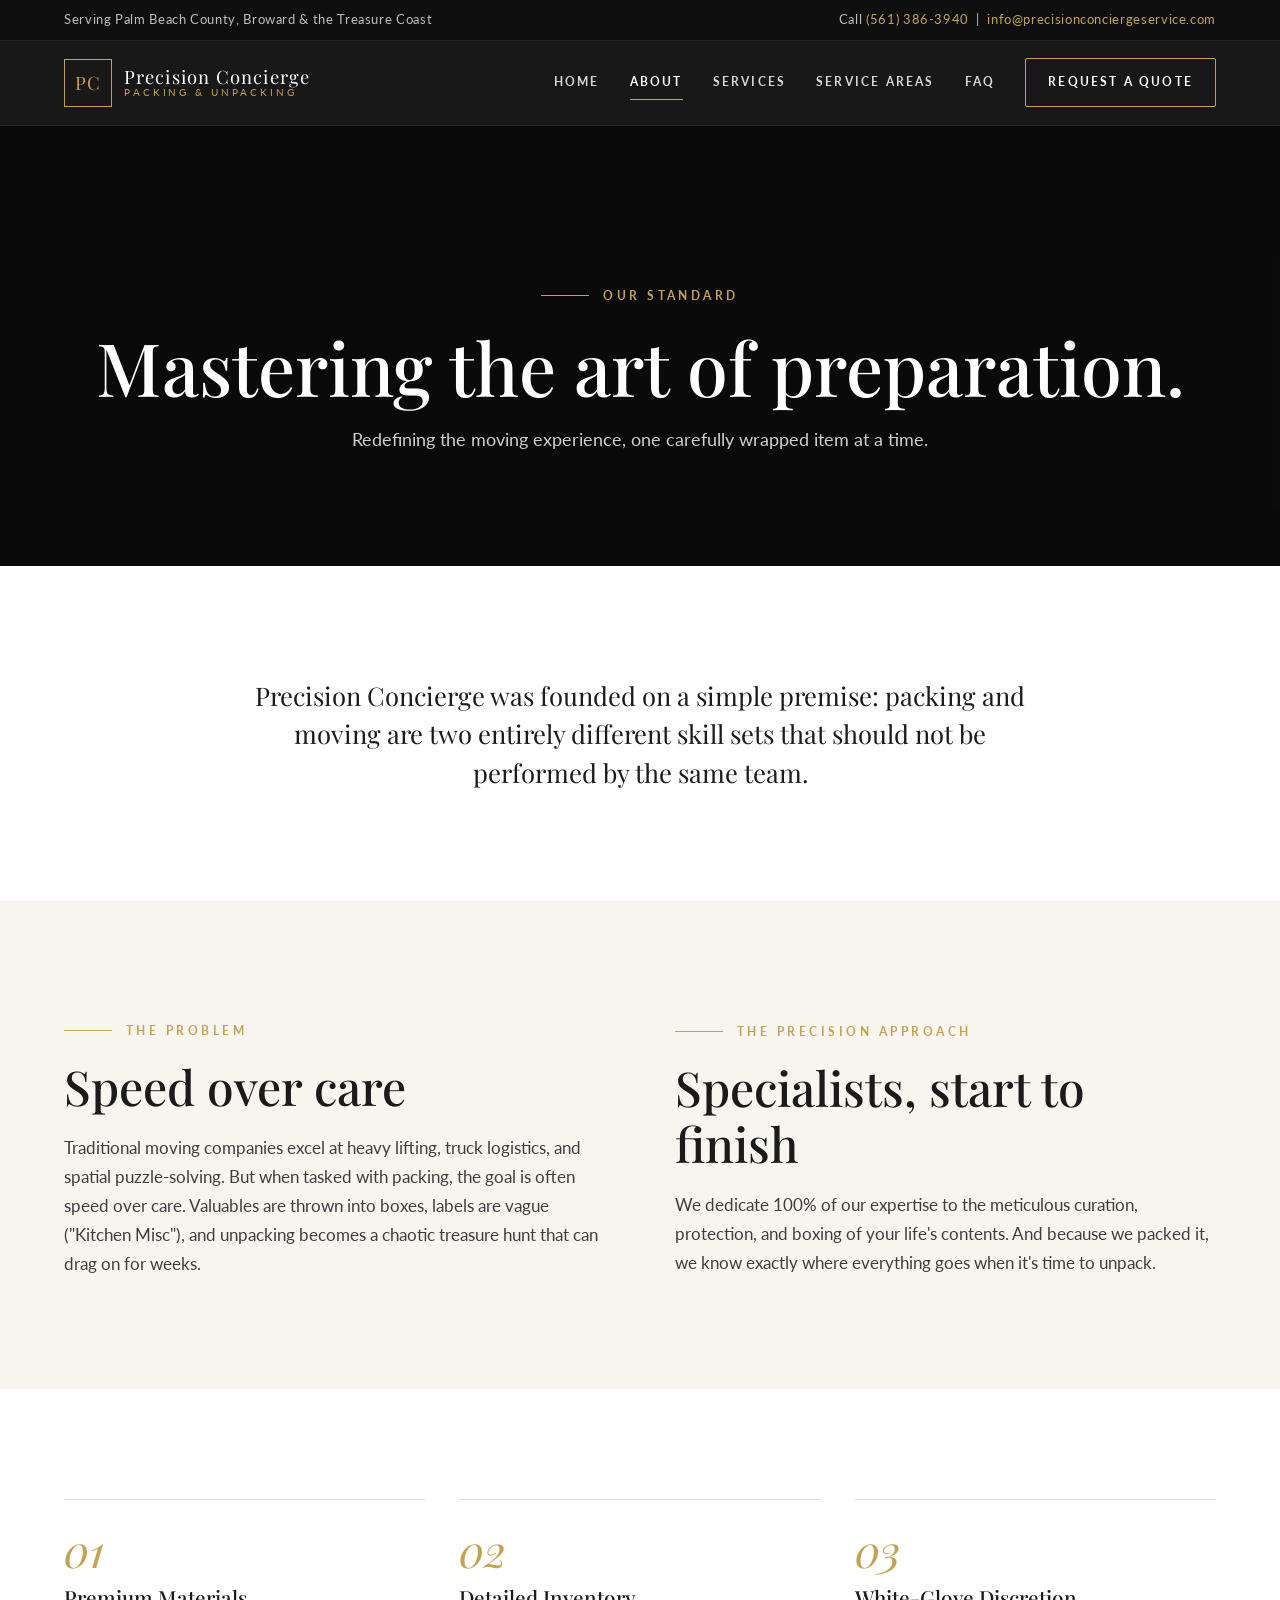
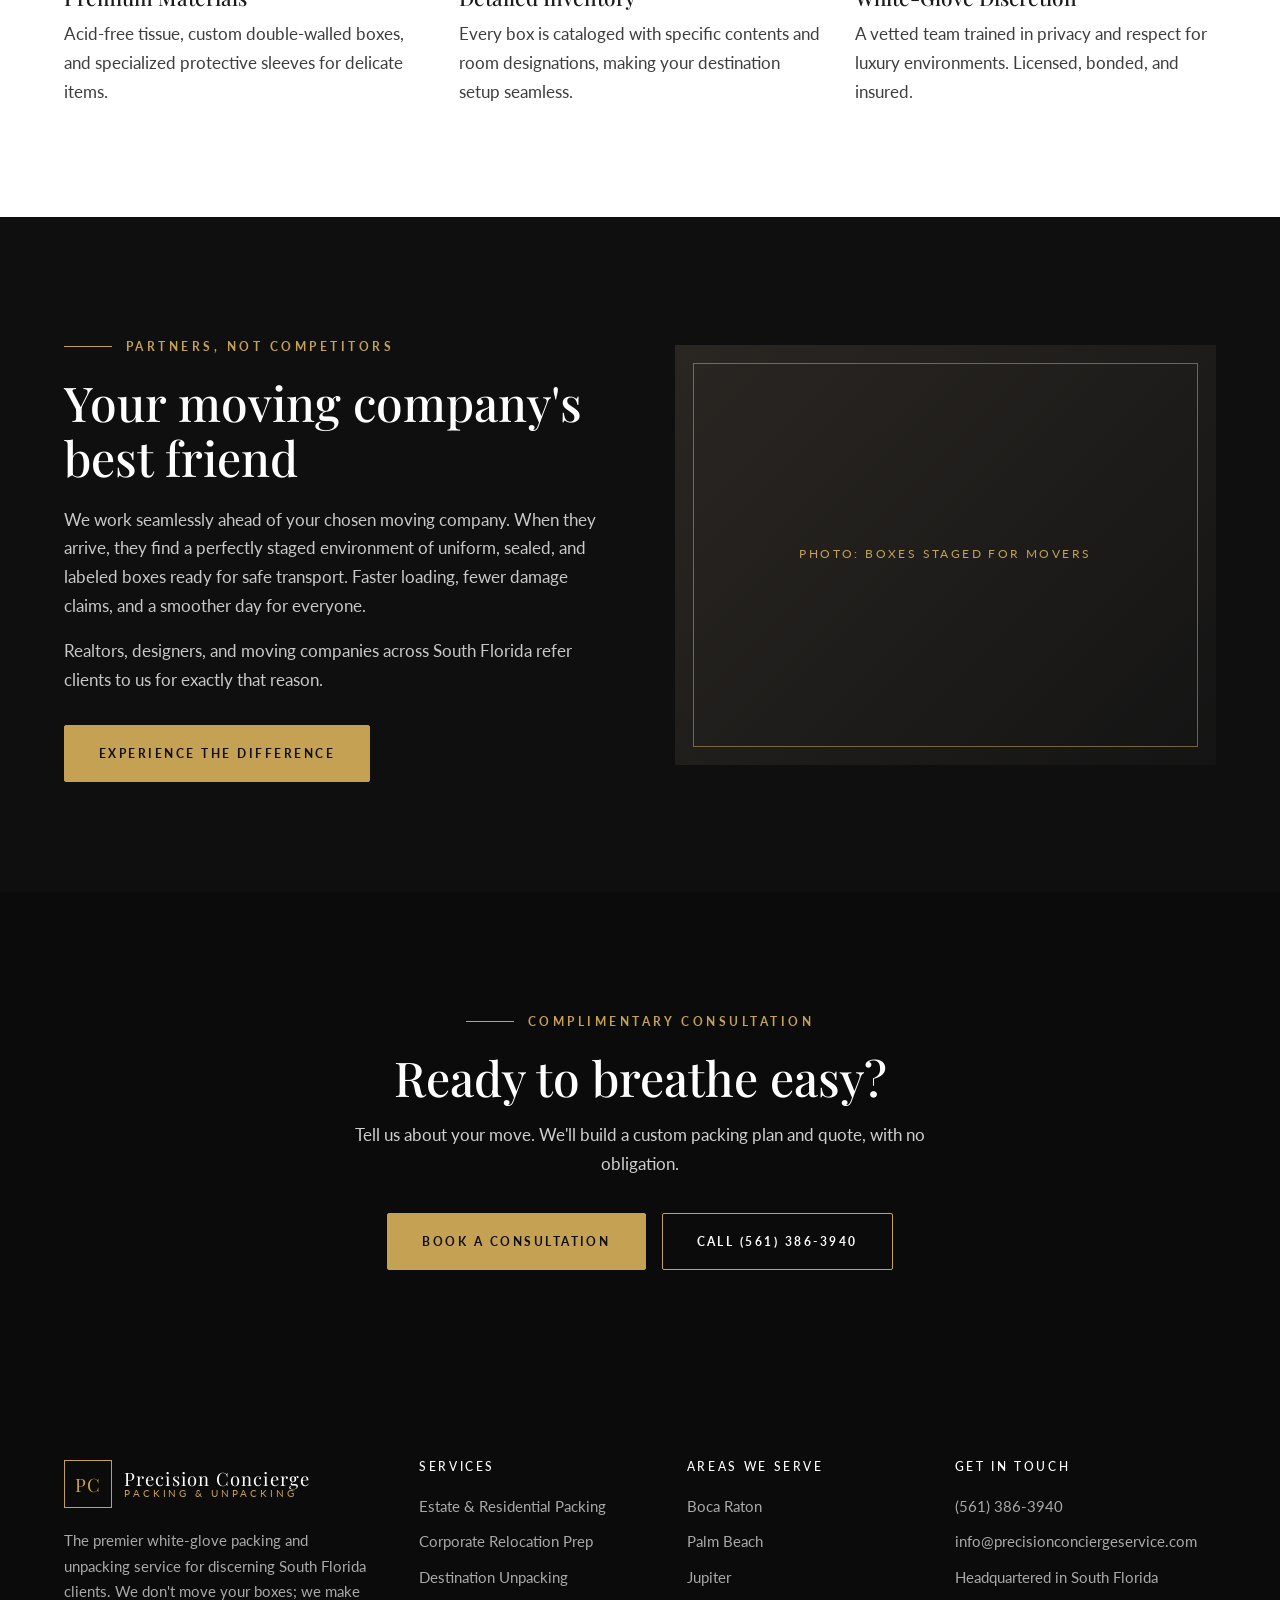
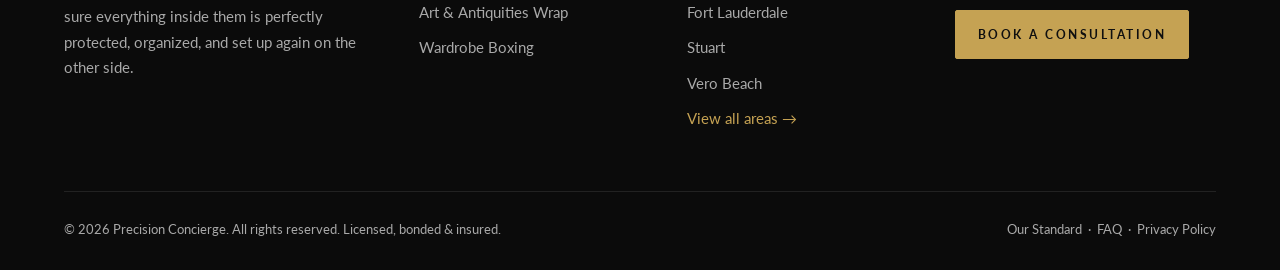
==== about.html @ 7a4c4924 "Rebuild Precision Concierge website - Fix misspelled email, tap-to-call phone, dead privacy link - A" ====
<!DOCTYPE html>
<html lang="en">
<head>
<meta charset="UTF-8">
<meta name="viewport" content="width=device-width, initial-scale=1">
<title>About Precision Concierge | White-Glove Packing Specialists in South Florida</title>
<meta name="description" content="Packing and moving are different skills. Precision Concierge specializes in meticulous packing and unpacking for luxury homes and offices across South Florida.">
<link rel="canonical" href="https://www.precisionconciergeservice.com/about">
<meta property="og:type" content="website">
<meta property="og:title" content="About Precision Concierge | White-Glove Packing Specialists in South Florida">
<meta property="og:description" content="Packing and moving are different skills. Precision Concierge specializes in meticulous packing and unpacking for luxury homes and offices across South Florida.">
<meta property="og:url" content="https://www.precisionconciergeservice.com/about">
<meta property="og:image" content="https://www.precisionconciergeservice.com/images/hero-luxury.png">
<meta name="twitter:card" content="summary_large_image">
<meta name="theme-color" content="#0f0f0f">
<link rel="preconnect" href="https://fonts.googleapis.com">
<link rel="preconnect" href="https://fonts.gstatic.com" crossorigin>
<link href="https://fonts.googleapis.com/css2?family=Lato:wght@300;400;700&family=Playfair+Display:ital,wght@0,400;0,500;0,600;1,400&display=swap" rel="stylesheet">
<link rel="stylesheet" href="css/styles.css">
<script type="application/ld+json">{"@context": "https://schema.org", "@type": "LocalBusiness", "@id": "https://www.precisionconciergeservice.com/#business", "name": "Precision Concierge", "description": "White-glove packing and unpacking service for luxury homes and corporate offices in South Florida.", "url": "https://www.precisionconciergeservice.com", "telephone": "+15613863940", "email": "info@precisionconciergeservice.com", "priceRange": "$$$", "address": {"@type": "PostalAddress", "addressRegion": "FL", "addressCountry": "US"}, "areaServed": [{"@type": "City", "name": "Palm Beach, FL"}, {"@type": "City", "name": "West Palm Beach, FL"}, {"@type": "City", "name": "Jupiter, FL"}, {"@type": "City", "name": "Palm Beach Gardens, FL"}, {"@type": "City", "name": "Wellington, FL"}, {"@type": "City", "name": "Boca Raton, FL"}, {"@type": "City", "name": "Delray Beach, FL"}, {"@type": "City", "name": "Boynton Beach, FL"}, {"@type": "City", "name": "Lake Worth Beach, FL"}, {"@type": "City", "name": "Royal Palm Beach, FL"}, {"@type": "City", "name": "Fort Lauderdale, FL"}, {"@type": "City", "name": "Parkland, FL"}, {"@type": "City", "name": "Coral Springs, FL"}, {"@type": "City", "name": "Weston, FL"}, {"@type": "City", "name": "Pompano Beach, FL"}, {"@type": "City", "name": "Hollywood, FL"}, {"@type": "City", "name": "Stuart, FL"}, {"@type": "City", "name": "Hobe Sound, FL"}, {"@type": "City", "name": "Jensen Beach, FL"}, {"@type": "City", "name": "Port St. Lucie, FL"}, {"@type": "City", "name": "Fort Pierce, FL"}, {"@type": "City", "name": "Vero Beach, FL"}], "hasOfferCatalog": {"@type": "OfferCatalog", "name": "Packing Services", "itemListElement": [{"@type": "Offer", "itemOffered": {"@type": "Service", "name": "Residential & Estate Packing"}}, {"@type": "Offer", "itemOffered": {"@type": "Service", "name": "Corporate Relocation Packing"}}, {"@type": "Offer", "itemOffered": {"@type": "Service", "name": "Destination Unpacking & Home Setup"}}]}}</script>
</head>
<body>
<a class="skip" href="#main">Skip to content</a>
<div class="topbar">
  <div class="container">
    <span class="hide-sm">Serving Palm Beach County, Broward &amp; the Treasure Coast</span>
    <span>Call <a href="tel:+15613863940">(561) 386-3940</a> &nbsp;|&nbsp; <a href="mailto:info@precisionconciergeservice.com">info@precisionconciergeservice.com</a></span>
  </div>
</div>
<header class="header">
  <div class="container">
    <a href="index.html" class="logo" aria-label="Precision Concierge home">
      <!-- SWAP: replace the two spans below with <img src="images/logo.png" alt="Precision Concierge"> once you add the logo file -->
      <span class="logo-mark">PC</span>
      <span class="logo-text">Precision Concierge<small>Packing &amp; Unpacking</small></span>
    </a>
    <button class="menu-toggle" aria-label="Open menu" aria-expanded="false">&#9776;</button>
    <nav class="nav" aria-label="Main">
      <a href="index.html">Home</a>
      <a href="about.html" class="active">About</a>
      <a href="services.html">Services</a>
      <a href="service-areas.html">Service Areas</a>
      <a href="faq.html">FAQ</a>
      <a href="contact.html" class="btn btn-outline">Request a Quote</a>
    </nav>
  </div>
</header>
<main id="main">

<section class="page-hero" style="background-image:url('https://www.precisionconciergeservice.com/images/about-hands.png')">
  <div class="container"><span class="eyebrow">Our Standard</span><h1>Mastering the art of preparation.</h1><p>Redefining the moving experience, one carefully wrapped item at a time.</p></div>
</section>

<section class="section">
  <div class="container narrow center reveal">
    <p style="font-family:var(--serif);font-size:1.6rem;line-height:1.5;color:var(--ink)">Precision Concierge was founded on a simple premise: packing and moving are two entirely different skill sets that should not be performed by the same team.</p>
  </div>
</section>

<section class="section bg-ivory">
  <div class="container grid-2">
    <div class="reveal">
      <span class="eyebrow">The Problem</span>
      <h2>Speed over care</h2>
      <p style="margin-top:20px">Traditional moving companies excel at heavy lifting, truck logistics, and spatial puzzle-solving. But when tasked with packing, the goal is often speed over care. Valuables are thrown into boxes, labels are vague ("Kitchen Misc"), and unpacking becomes a chaotic treasure hunt that can drag on for weeks.</p>
    </div>
    <div class="reveal">
      <span class="eyebrow">The Precision Approach</span>
      <h2>Specialists, start to finish</h2>
      <p style="margin-top:20px">We dedicate 100% of our expertise to the meticulous curation, protection, and boxing of your life's contents. And because we packed it, we know exactly where everything goes when it's time to unpack.</p>
    </div>
  </div>
</section>

<section class="section">
  <div class="container">
    <div class="grid-3">
      <div class="reveal"><div class="step" style="border-color:var(--line)"><div class="num">01</div><h3>Premium Materials</h3><p>Acid-free tissue, custom double-walled boxes, and specialized protective sleeves for delicate items.</p></div></div>
      <div class="reveal"><div class="step" style="border-color:var(--line)"><div class="num">02</div><h3>Detailed Inventory</h3><p>Every box is cataloged with specific contents and room designations, making your destination setup seamless.</p></div></div>
      <div class="reveal"><div class="step" style="border-color:var(--line)"><div class="num">03</div><h3>White-Glove Discretion</h3><p>A vetted team trained in privacy and respect for luxury environments. Licensed, bonded, and insured.</p></div></div>
    </div>
  </div>
</section>

<section class="section bg-dark">
  <div class="container grid-2">
    <div class="reveal">
      <span class="eyebrow">Partners, Not Competitors</span>
      <h2>Your moving company's best friend</h2>
      <p style="margin-top:20px">We work seamlessly ahead of your chosen moving company. When they arrive, they find a perfectly staged environment of uniform, sealed, and labeled boxes ready for safe transport. Faster loading, fewer damage claims, and a smoother day for everyone.</p>
      <p style="margin-top:16px">Realtors, designers, and moving companies across South Florida refer clients to us for exactly that reason.</p>
      <a href="contact.html" class="btn btn-gold" style="margin-top:30px">Experience the Difference</a>
    </div>
    <div class="frame reveal"><img src="https://www.precisionconciergeservice.com/images/service-residential.png" alt="Sealed, labeled boxes staged for movers" loading="lazy"><div class="ph">Photo: boxes staged for movers</div></div>
  </div>
</section>
<section class="cta-band" style="background-image:url('https://www.precisionconciergeservice.com/images/hero-luxury.png')">
  <div class="container reveal">
    <span class="eyebrow">Complimentary Consultation</span>
    <h2>Ready to breathe easy?</h2>
    <p>Tell us about your move. We'll build a custom packing plan and quote, with no obligation.</p>
    <div class="btn-row" style="justify-content:center">
      <a href="contact.html" class="btn btn-gold">Book a Consultation</a>
      <a href="tel:+15613863940" class="btn btn-outline">Call (561) 386-3940</a>
    </div>
  </div>
</section>

</main>
<footer class="footer">
  <div class="container">
    <div class="footer-grid">
      <div>
        <a href="index.html" class="logo" style="margin-bottom:20px"><span class="logo-mark">PC</span><span class="logo-text">Precision Concierge<small>Packing &amp; Unpacking</small></span></a>
        <p>The premier white-glove packing and unpacking service for discerning South Florida clients. We don't move your boxes; we make sure everything inside them is perfectly protected, organized, and set up again on the other side.</p>
      </div>
      <div>
        <h4>Services</h4>
        <ul>
          <li><a href="services.html#residential">Estate &amp; Residential Packing</a></li>
          <li><a href="services.html#corporate">Corporate Relocation Prep</a></li>
          <li><a href="services.html#unpacking">Destination Unpacking</a></li>
          <li><a href="services.html#residential">Art &amp; Antiquities Wrap</a></li>
          <li><a href="services.html#residential">Wardrobe Boxing</a></li>
        </ul>
      </div>
      <div>
        <h4>Areas We Serve</h4>
        <ul><li><a href="service-areas.html">Boca Raton</a></li><li><a href="service-areas.html">Palm Beach</a></li><li><a href="service-areas.html">Jupiter</a></li><li><a href="service-areas.html">Fort Lauderdale</a></li><li><a href="service-areas.html">Stuart</a></li><li><a href="service-areas.html">Vero Beach</a></li><li><a href="service-areas.html" class="gold">View all areas &rarr;</a></li></ul>
      </div>
      <div>
        <h4>Get in Touch</h4>
        <ul>
          <li><a href="tel:+15613863940">(561) 386-3940</a></li>
          <li><a href="mailto:info@precisionconciergeservice.com">info@precisionconciergeservice.com</a></li>
          <li>Headquartered in South Florida</li>
          <li style="margin-top:10px"><a href="contact.html" class="btn btn-gold" style="padding:13px 22px">Book a Consultation</a></li>
        </ul>
      </div>
    </div>
    <div class="footer-bottom">
      <span>&copy; <span id="year">2026</span> Precision Concierge. All rights reserved. Licensed, bonded &amp; insured.</span>
      <span><a href="about.html">Our Standard</a> &nbsp;&middot;&nbsp; <a href="faq.html">FAQ</a> &nbsp;&middot;&nbsp; <a href="privacy.html">Privacy Policy</a></span>
    </div>
  </div>
</footer>
<div class="mobile-bar">
  <a href="tel:+15613863940">Call Now</a>
  <a href="contact.html">Free Consultation</a>
</div>
<script src="js/main.js"></script>
</body>
</html>
---- css/styles.css ----
/* ==========================================================
   Precision Concierge - Site Styles
   Brand: black / warm gold / ivory. Playfair Display + Lato
   ========================================================== */
:root{
  --black:#0f0f0f;
  --ink:#1b1b1b;
  --charcoal:#2a2a2a;
  --gold:#c5a253;
  --gold-dark:#a8863a;
  --ivory:#f8f5ef;
  --cream:#efe9dd;
  --gray:#6b6b6b;
  --line:#e2dccf;
  --white:#fff;
  --serif:"Playfair Display", Georgia, serif;
  --sans:"Lato", "Helvetica Neue", Arial, sans-serif;
  --max:1200px;
  --radius:2px;
}
*{box-sizing:border-box;margin:0;padding:0}
html{scroll-behavior:smooth}
body{font-family:var(--sans);color:var(--ink);background:var(--white);line-height:1.7;font-size:17px;-webkit-font-smoothing:antialiased}
img{max-width:100%;display:block}
a{color:inherit;text-decoration:none}
h1,h2,h3,h4{font-family:var(--serif);font-weight:500;line-height:1.15;color:var(--ink)}
h1{font-size:clamp(2.6rem,6vw,4.6rem)}
h2{font-size:clamp(2rem,4vw,3rem)}
h3{font-size:1.5rem}
p{color:#3d3d3d}
.container{width:90%;max-width:var(--max);margin:0 auto}
.narrow{max-width:780px}
.center{text-align:center}
.section{padding:110px 0}
.section-sm{padding:70px 0}
.bg-ivory{background:var(--ivory)}
.bg-dark{background:var(--black);color:var(--white)}
.bg-dark h2,.bg-dark h3{color:var(--white)}
.bg-dark p{color:#c9c9c9}
.eyebrow{display:inline-flex;align-items:center;gap:14px;font-size:.78rem;letter-spacing:.28em;text-transform:uppercase;color:var(--gold);font-weight:700;margin-bottom:18px}
.eyebrow::before{content:"";width:48px;height:1px;background:var(--gold)}
.center .eyebrow::after{content:"";width:48px;height:1px;background:var(--gold)}
.lead{font-size:1.15rem;color:var(--gray);max-width:640px}
.center .lead{margin:0 auto}
.skip{position:absolute;left:-9999px}
.skip:focus{left:16px;top:16px;background:var(--gold);color:#000;padding:10px 16px;z-index:999}

/* Buttons */
.btn{display:inline-block;padding:17px 34px;font-size:.78rem;letter-spacing:.2em;text-transform:uppercase;font-weight:700;border:1px solid var(--gold);transition:all .25s ease;cursor:pointer;font-family:var(--sans);border-radius:var(--radius)}
.btn-gold{background:var(--gold);color:var(--black)}
.btn-gold:hover{background:var(--gold-dark);border-color:var(--gold-dark)}
.btn-outline{background:transparent;color:var(--white)}
.btn-outline:hover{background:var(--gold);color:var(--black)}
.btn-outline-dark{background:transparent;color:var(--ink)}
.btn-outline-dark:hover{background:var(--ink);color:var(--white);border-color:var(--ink)}
.btn-row{display:flex;gap:16px;flex-wrap:wrap}
.center .btn-row{justify-content:center}

/* Top bar */
.topbar{background:var(--black);color:#bdbdbd;font-size:.8rem;letter-spacing:.05em;padding:9px 0;border-bottom:1px solid #222}
.topbar .container{display:flex;justify-content:space-between;gap:12px;flex-wrap:wrap}
.topbar a{color:var(--gold)}

/* Header */
.header{position:sticky;top:0;z-index:100;background:rgba(15,15,15,.96);backdrop-filter:blur(8px);border-bottom:1px solid #222}
.header .container{display:flex;align-items:center;justify-content:space-between;height:84px}
.logo{display:flex;align-items:center;gap:12px;color:var(--white)}
.logo img{height:52px;width:auto}
.logo-mark{width:48px;height:48px;border:1px solid var(--gold);display:grid;place-items:center;font-family:var(--serif);color:var(--gold);font-size:1.15rem;letter-spacing:.05em}
.logo-text{font-family:var(--serif);font-size:1.15rem;letter-spacing:.06em;line-height:1.1}
.logo-text small{display:block;font-family:var(--sans);font-size:.6rem;letter-spacing:.3em;color:var(--gold);text-transform:uppercase}
.nav{display:flex;align-items:center;gap:30px}
.nav a{color:#d8d8d8;font-size:.76rem;letter-spacing:.18em;text-transform:uppercase;font-weight:700;padding:6px 0;border-bottom:1px solid transparent}
.nav a:hover,.nav a.active{color:var(--white);border-bottom-color:var(--gold)}
.nav .btn{padding:13px 22px;color:var(--white);border-bottom:1px solid var(--gold)}
.nav .btn:hover{color:var(--black)}
.menu-toggle{display:none;background:none;border:1px solid #444;color:var(--white);width:46px;height:46px;font-size:1.3rem;cursor:pointer}

/* Hero */
.hero{position:relative;min-height:88vh;display:flex;align-items:center;color:var(--white);background:#1a1a1a center/cover no-repeat}
.hero::before{content:"";position:absolute;inset:0;background:linear-gradient(90deg,rgba(10,10,10,.88) 0%,rgba(10,10,10,.6) 50%,rgba(10,10,10,.25) 100%)}
.hero .container{position:relative;z-index:1}
.hero h1{color:var(--white);margin-bottom:26px}
.hero h1 em{font-style:italic;color:#f1e6cc;font-weight:400}
.hero p{color:#dcdcdc;font-size:1.15rem;max-width:560px;margin-bottom:38px}
.hero-badges{display:flex;gap:28px;margin-top:46px;flex-wrap:wrap}
.hero-badges span{font-size:.75rem;letter-spacing:.18em;text-transform:uppercase;color:#cfcfcf;display:flex;align-items:center;gap:10px}
.hero-badges span::before{content:"✓";color:var(--gold);font-weight:700}
.page-hero{background:var(--black) center/cover no-repeat;position:relative;padding:150px 0 110px;color:var(--white);text-align:center}
.page-hero::before{content:"";position:absolute;inset:0;background:rgba(10,10,10,.78)}
.page-hero .container{position:relative}
.page-hero h1{color:var(--white);margin-bottom:16px}
.page-hero p{color:#d0d0d0;font-size:1.15rem;max-width:640px;margin:0 auto}

/* Grid helpers */
.grid-2{display:grid;grid-template-columns:1fr 1fr;gap:70px;align-items:center}
.grid-3{display:grid;grid-template-columns:repeat(3,1fr);gap:34px}
.grid-4{display:grid;grid-template-columns:repeat(4,1fr);gap:30px}

/* Image frames (fall back to an elegant gradient if the image is missing) */
.frame{position:relative;background:linear-gradient(135deg,#2a2622,#141414);min-height:420px;overflow:hidden}
.frame img{width:100%;height:100%;object-fit:cover;position:absolute;inset:0}
.frame::after{content:"";position:absolute;inset:18px;border:1px solid rgba(197,162,83,.55);pointer-events:none}
.frame .ph{position:absolute;inset:0;display:grid;place-items:center;color:var(--gold);font-size:.75rem;letter-spacing:.2em;text-transform:uppercase;text-align:center;padding:30px}

/* Feature list */
.features{display:grid;gap:30px;margin-top:34px}
.feature{display:grid;grid-template-columns:52px 1fr;gap:18px}
.feature .icon{width:52px;height:52px;border:1px solid var(--gold);display:grid;place-items:center;color:var(--gold);font-family:var(--serif);font-size:1.2rem}
.feature h4{font-size:1.2rem;margin-bottom:4px}

/* Service cards */
.card{background:var(--white);border:1px solid var(--line);display:flex;flex-direction:column;transition:transform .3s, box-shadow .3s}
.card:hover{transform:translateY(-6px);box-shadow:0 22px 50px rgba(0,0,0,.08)}
.card .frame{min-height:250px}
.card .frame::after{inset:12px}
.card-body{padding:36px 32px 38px;display:flex;flex-direction:column;flex:1}
.card-tag{font-size:.7rem;letter-spacing:.24em;text-transform:uppercase;color:var(--gold);font-weight:700;margin-bottom:10px}
.card h3{margin-bottom:14px}
.card p{margin-bottom:20px}
.checks{list-style:none;margin-bottom:28px;display:grid;gap:8px}
.checks li{padding-left:26px;position:relative;font-size:.95rem}
.checks li::before{content:"";position:absolute;left:0;top:11px;width:12px;height:1px;background:var(--gold)}
.card .btn{margin-top:auto;align-self:flex-start}
.badge-new{display:inline-block;background:var(--gold);color:var(--black);font-size:.62rem;letter-spacing:.2em;padding:4px 10px;margin-left:8px;vertical-align:middle;font-family:var(--sans);font-weight:700}

/* Process */
.step{border-top:1px solid #333;padding-top:28px}
.step .num{font-family:var(--serif);font-size:2.8rem;color:var(--gold);line-height:1;margin-bottom:14px;font-style:italic}
.step h3{font-size:1.3rem;margin-bottom:10px}

/* Split CTA (pack + unpack) */
.duo{display:grid;grid-template-columns:1fr 1fr;border:1px solid var(--line)}
.duo > div{padding:56px 48px}
.duo > div + div{border-left:1px solid var(--line);background:var(--ivory)}
.duo h3{margin-bottom:12px}

/* Testimonials */
.quote{background:var(--white);border:1px solid var(--line);padding:42px 36px;position:relative}
.quote::before{content:"\201C";font-family:var(--serif);font-size:5rem;color:var(--gold);line-height:1;position:absolute;top:18px;right:28px;opacity:.35}
.quote p{font-family:var(--serif);font-style:italic;font-size:1.12rem;color:var(--ink);margin:40px 0 24px;line-height:1.6}
.quote cite{font-style:normal;font-size:.75rem;letter-spacing:.2em;text-transform:uppercase;color:var(--gold);font-weight:700}
.stars{color:var(--gold);letter-spacing:4px;font-size:.9rem}

/* Service areas */
.areas{display:grid;grid-template-columns:repeat(3,1fr);gap:34px}
.area{border:1px solid var(--line);padding:38px 34px;background:var(--white)}
.area h3{font-size:1.35rem;margin-bottom:6px}
.area .sub{font-size:.72rem;letter-spacing:.22em;color:var(--gold);text-transform:uppercase;font-weight:700;margin-bottom:18px;display:block}
.city-list{list-style:none;display:flex;flex-wrap:wrap;gap:8px}
.city-list li{font-size:.85rem;border:1px solid var(--line);padding:6px 12px;background:var(--ivory)}
.area-strip{display:flex;flex-wrap:wrap;gap:10px 26px;justify-content:center;margin-top:26px}
.area-strip span{font-size:.8rem;letter-spacing:.16em;text-transform:uppercase;color:var(--gray)}
.area-strip span::before{content:"◆ ";color:var(--gold);font-size:.6rem}

/* FAQ */
.faq-item{border-bottom:1px solid var(--line)}
.faq-q{width:100%;text-align:left;background:none;border:none;padding:28px 50px 28px 0;font-family:var(--serif);font-size:1.3rem;color:var(--ink);cursor:pointer;position:relative}
.faq-q::after{content:"+";position:absolute;right:6px;top:50%;transform:translateY(-50%);color:var(--gold);font-size:1.8rem;font-family:var(--sans);font-weight:300;transition:transform .3s}
.faq-item.open .faq-q::after{transform:translateY(-50%) rotate(45deg)}
.faq-a{max-height:0;overflow:hidden;transition:max-height .35s ease}
.faq-a p{padding:0 40px 28px 0}
.faq-cat{font-size:.75rem;letter-spacing:.24em;text-transform:uppercase;color:var(--gold);font-weight:700;margin:50px 0 6px}

/* Contact / Form */
.contact-grid{display:grid;grid-template-columns:.85fr 1.15fr;gap:70px}
.info-block{margin-bottom:30px}
.info-block .label{font-size:.72rem;letter-spacing:.22em;color:var(--gold);text-transform:uppercase;font-weight:700;margin-bottom:4px}
.info-block a,.info-block div{font-family:var(--serif);font-size:1.3rem;color:var(--ink)}
.info-block a:hover{color:var(--gold-dark)}
.form{background:var(--ivory);padding:52px 48px;border:1px solid var(--line)}
.form h2{font-size:2rem;margin-bottom:28px}
.form-row{display:grid;grid-template-columns:1fr 1fr;gap:20px}
.field{margin-bottom:22px;display:flex;flex-direction:column}
.field label{font-size:.7rem;letter-spacing:.2em;text-transform:uppercase;font-weight:700;margin-bottom:8px;color:var(--charcoal)}
.field input,.field select,.field textarea{font-family:var(--sans);font-size:1rem;padding:14px 16px;border:1px solid #d6cfbf;background:var(--white);color:var(--ink);border-radius:var(--radius)}
.field input:focus,.field select:focus,.field textarea:focus{outline:2px solid var(--gold);outline-offset:1px;border-color:var(--gold)}
.field textarea{min-height:130px;resize:vertical}
.checkbox-group{display:flex;flex-wrap:wrap;gap:10px 22px}
.checkbox-group label{text-transform:none;letter-spacing:0;font-weight:400;font-size:.95rem;display:flex;gap:8px;align-items:center;margin:0}
.form-note{font-size:.82rem;color:var(--gray);margin-top:14px}
.form-success{display:none;background:var(--black);color:var(--white);padding:28px;margin-top:20px;border-left:3px solid var(--gold)}
.form-success p{color:#ddd}

/* CTA band */
.cta-band{background:var(--black) center/cover;position:relative;padding:110px 0;text-align:center;color:var(--white)}
.cta-band::before{content:"";position:absolute;inset:0;background:rgba(10,10,10,.82)}
.cta-band .container{position:relative}
.cta-band h2{color:var(--white);margin-bottom:16px}
.cta-band p{color:#cfcfcf;max-width:580px;margin:0 auto 34px}

/* Footer */
.footer{background:#0b0b0b;color:#a9a9a9;padding:80px 0 30px;font-size:.93rem}
.footer-grid{display:grid;grid-template-columns:1.4fr 1fr 1fr 1.2fr;gap:50px;margin-bottom:60px}
.footer h4{font-family:var(--sans);color:var(--white);font-size:.75rem;letter-spacing:.22em;text-transform:uppercase;margin-bottom:20px}
.footer ul{list-style:none;display:grid;gap:10px}
.footer a:hover{color:var(--gold)}
.footer p{color:#a9a9a9}
.footer .gold{color:var(--gold)}
.footer-bottom{border-top:1px solid #222;padding-top:26px;display:flex;justify-content:space-between;flex-wrap:wrap;gap:12px;font-size:.82rem}

/* Mobile sticky call bar */
.mobile-bar{display:none}

/* Prose (privacy page) */
.prose h2{font-size:1.6rem;margin:40px 0 12px}
.prose p,.prose li{margin-bottom:12px}
.prose ul{padding-left:22px}

/* Placeholder flag for items needing real info */
.todo{background:#fff4d6;border:1px dashed var(--gold);padding:2px 6px;font-size:.85em}

/* Reveal animation */
.reveal{opacity:0;transform:translateY(24px);transition:opacity .8s ease, transform .8s ease}
.reveal.in{opacity:1;transform:none}
@media (prefers-reduced-motion: reduce){.reveal{opacity:1;transform:none;transition:none}html{scroll-behavior:auto}}

/* Responsive */
@media (max-width:1000px){
  .grid-4{grid-template-columns:1fr 1fr}
  .footer-grid{grid-template-columns:1fr 1fr}
  .areas{grid-template-columns:1fr 1fr}
}
@media (max-width:860px){
  .menu-toggle{display:block}
  .nav{position:fixed;top:84px;left:0;right:0;background:var(--black);flex-direction:column;align-items:flex-start;padding:30px 5%;gap:20px;visibility:hidden;opacity:0;transform:translateY(-12px);transition:opacity .25s,transform .25s,visibility .25s;border-bottom:1px solid #222}
  .nav.open{visibility:visible;opacity:1;transform:none}
  .grid-2,.grid-3,.contact-grid,.duo{grid-template-columns:1fr;gap:40px}
  .duo > div + div{border-left:none;border-top:1px solid var(--line)}
  .section{padding:80px 0}
  .form{padding:36px 24px}
  .form-row{grid-template-columns:1fr;gap:0}
  .frame{min-height:300px}
  .topbar .hide-sm{display:none}
  .mobile-bar{display:grid;grid-template-columns:1fr 1fr;position:fixed;bottom:0;left:0;right:0;z-index:200;box-shadow:0 -6px 20px rgba(0,0,0,.2)}
  .mobile-bar a{padding:16px;text-align:center;font-size:.75rem;letter-spacing:.18em;text-transform:uppercase;font-weight:700}
  .mobile-bar a:first-child{background:var(--black);color:var(--white)}
  .mobile-bar a:last-child{background:var(--gold);color:var(--black)}
  body{padding-bottom:54px}
}
@media (max-width:560px){
  .grid-4,.areas,.footer-grid{grid-template-columns:1fr}
  .duo > div{padding:40px 28px}
}
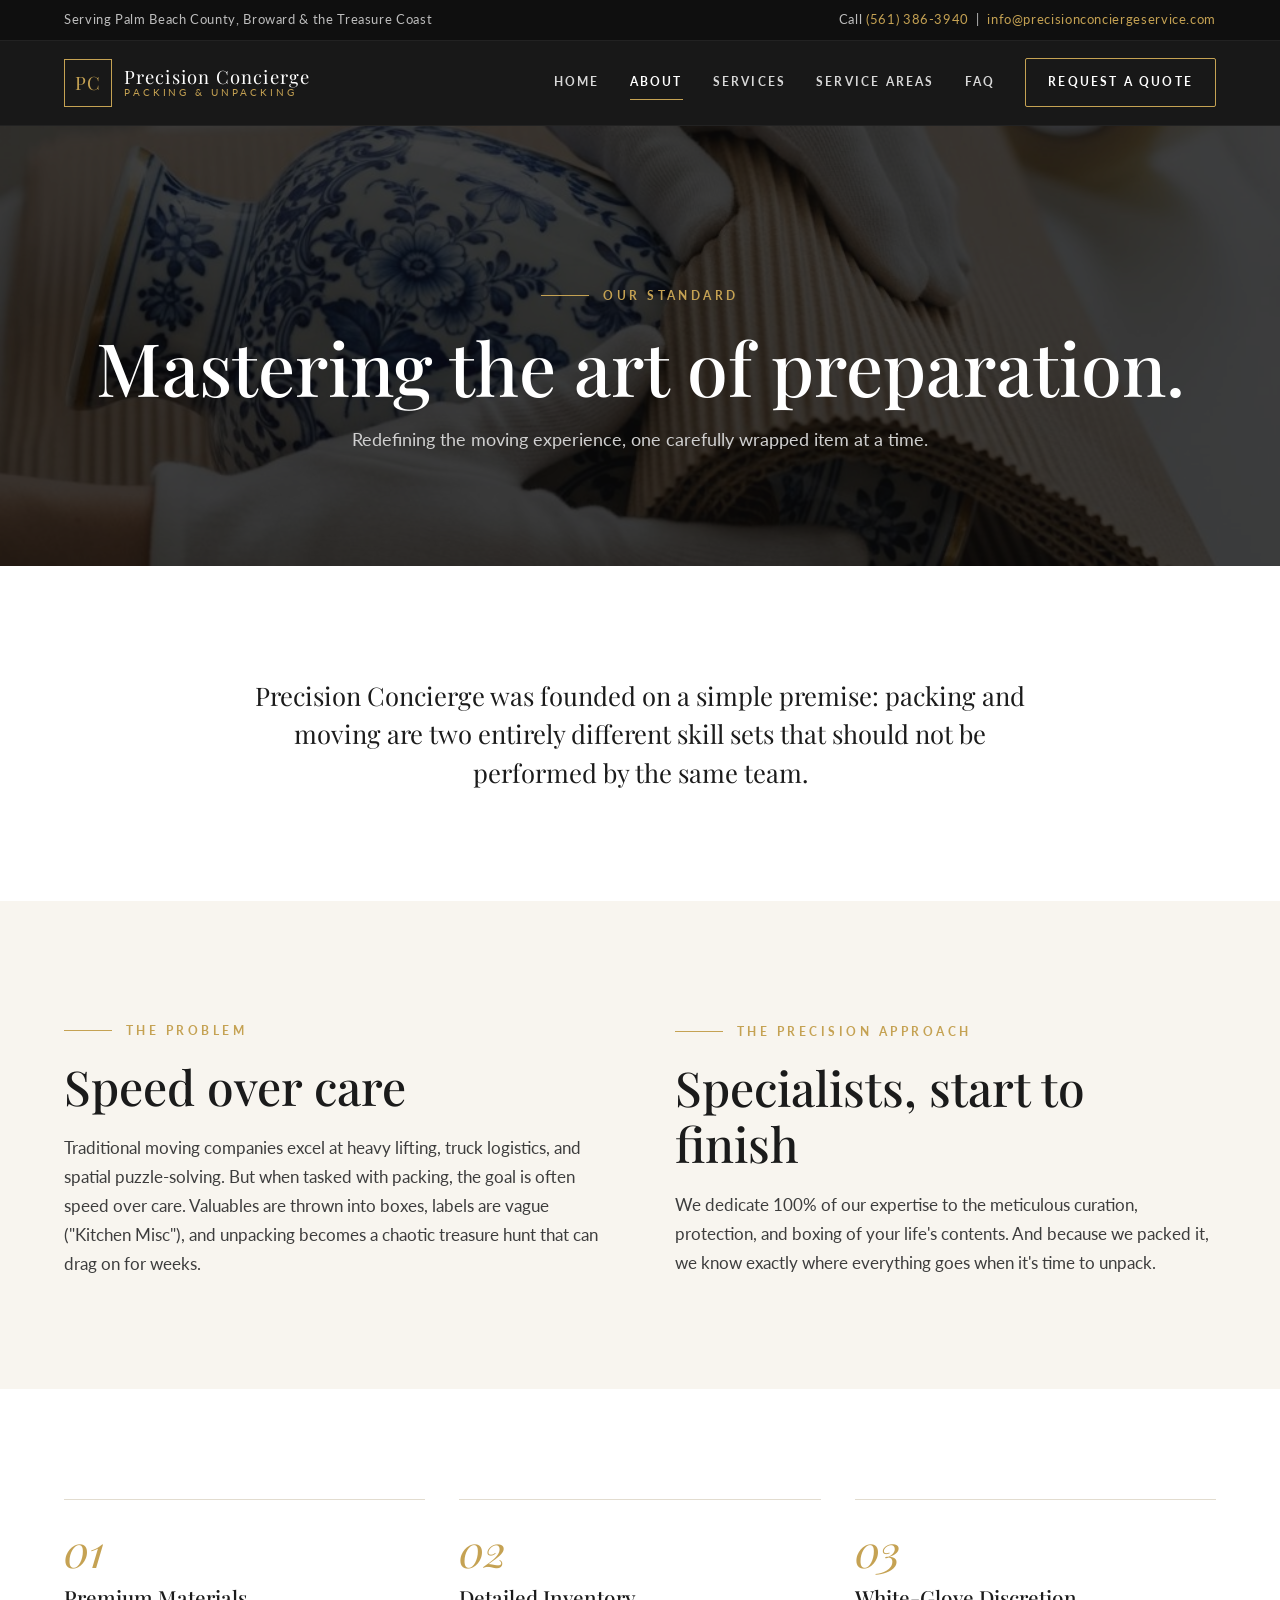
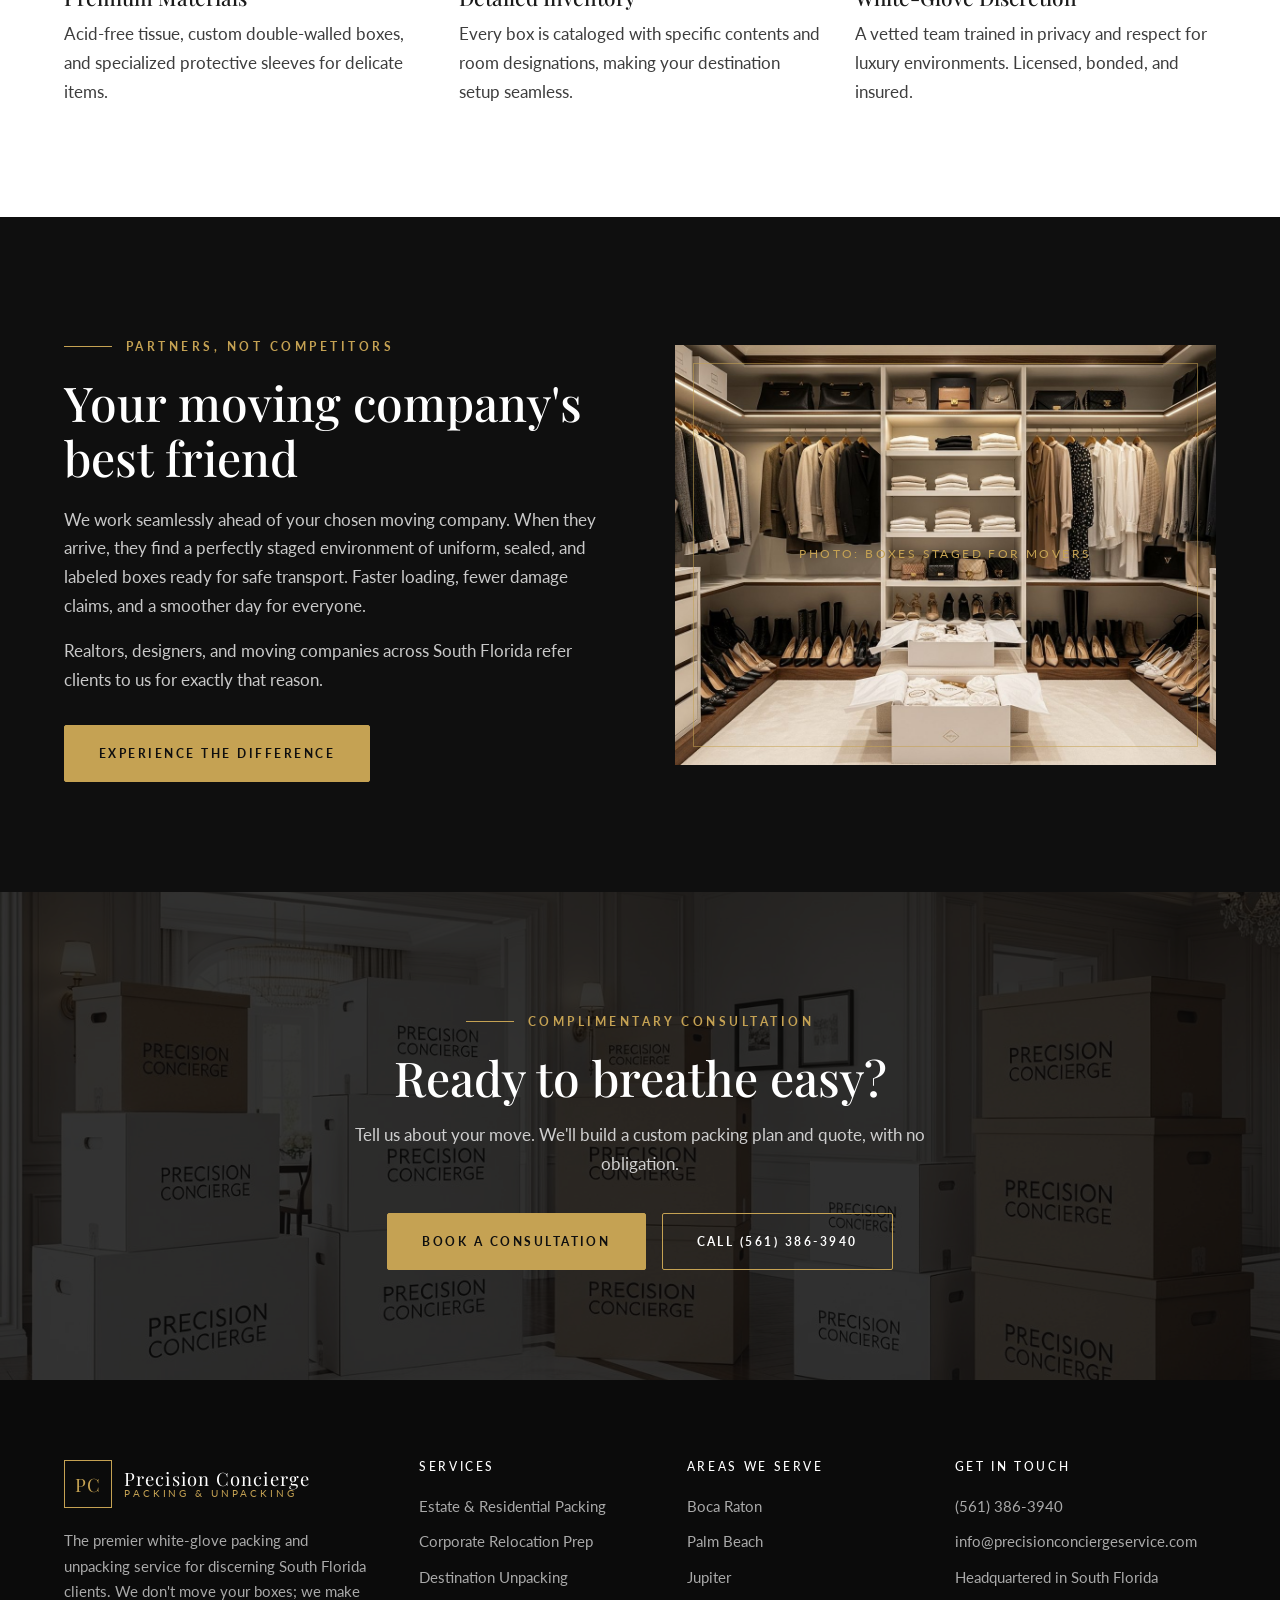
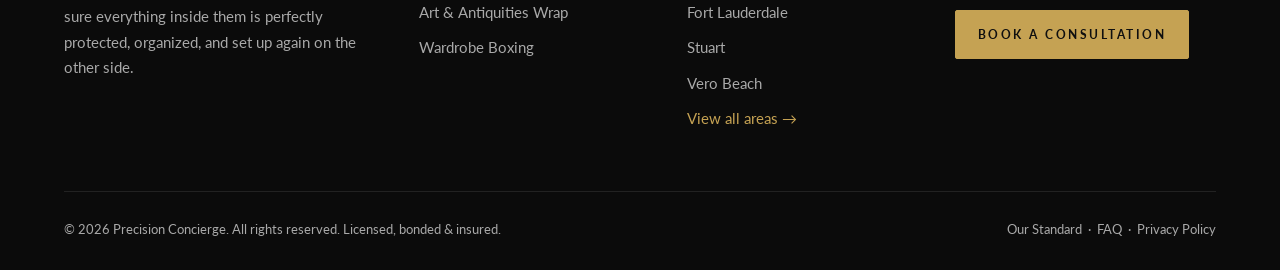
==== commit c018d41d: "Host site photos in repo instead of linking to old site - Add 4 photos to images/ as web-optimized J" ====
--- a/about.html
+++ b/about.html
@@ -10,7 +10,7 @@
 <meta property="og:title" content="About Precision Concierge | White-Glove Packing Specialists in South Florida">
 <meta property="og:description" content="Packing and moving are different skills. Precision Concierge specializes in meticulous packing and unpacking for luxury homes and offices across South Florida.">
 <meta property="og:url" content="https://www.precisionconciergeservice.com/about">
-<meta property="og:image" content="https://www.precisionconciergeservice.com/images/hero-luxury.png">
+<meta property="og:image" content="https://www.precisionconciergeservice.com/images/hero-luxury.jpg">
 <meta name="twitter:card" content="summary_large_image">
 <meta name="theme-color" content="#0f0f0f">
 <link rel="preconnect" href="https://fonts.googleapis.com">
@@ -47,7 +47,7 @@
 </header>
 <main id="main">
 
-<section class="page-hero" style="background-image:url('https://www.precisionconciergeservice.com/images/about-hands.png')">
+<section class="page-hero" style="background-image:url('images/about-hands.jpg')">
   <div class="container"><span class="eyebrow">Our Standard</span><h1>Mastering the art of preparation.</h1><p>Redefining the moving experience, one carefully wrapped item at a time.</p></div>
 </section>
 
@@ -91,10 +91,10 @@
       <p style="margin-top:16px">Realtors, designers, and moving companies across South Florida refer clients to us for exactly that reason.</p>
       <a href="contact.html" class="btn btn-gold" style="margin-top:30px">Experience the Difference</a>
     </div>
-    <div class="frame reveal"><img src="https://www.precisionconciergeservice.com/images/service-residential.png" alt="Sealed, labeled boxes staged for movers" loading="lazy"><div class="ph">Photo: boxes staged for movers</div></div>
+    <div class="frame reveal"><img src="images/service-residential.jpg" alt="Sealed, labeled boxes staged for movers" loading="lazy"><div class="ph">Photo: boxes staged for movers</div></div>
   </div>
 </section>
-<section class="cta-band" style="background-image:url('https://www.precisionconciergeservice.com/images/hero-luxury.png')">
+<section class="cta-band" style="background-image:url('images/hero-luxury.jpg')">
   <div class="container reveal">
     <span class="eyebrow">Complimentary Consultation</span>
     <h2>Ready to breathe easy?</h2>
